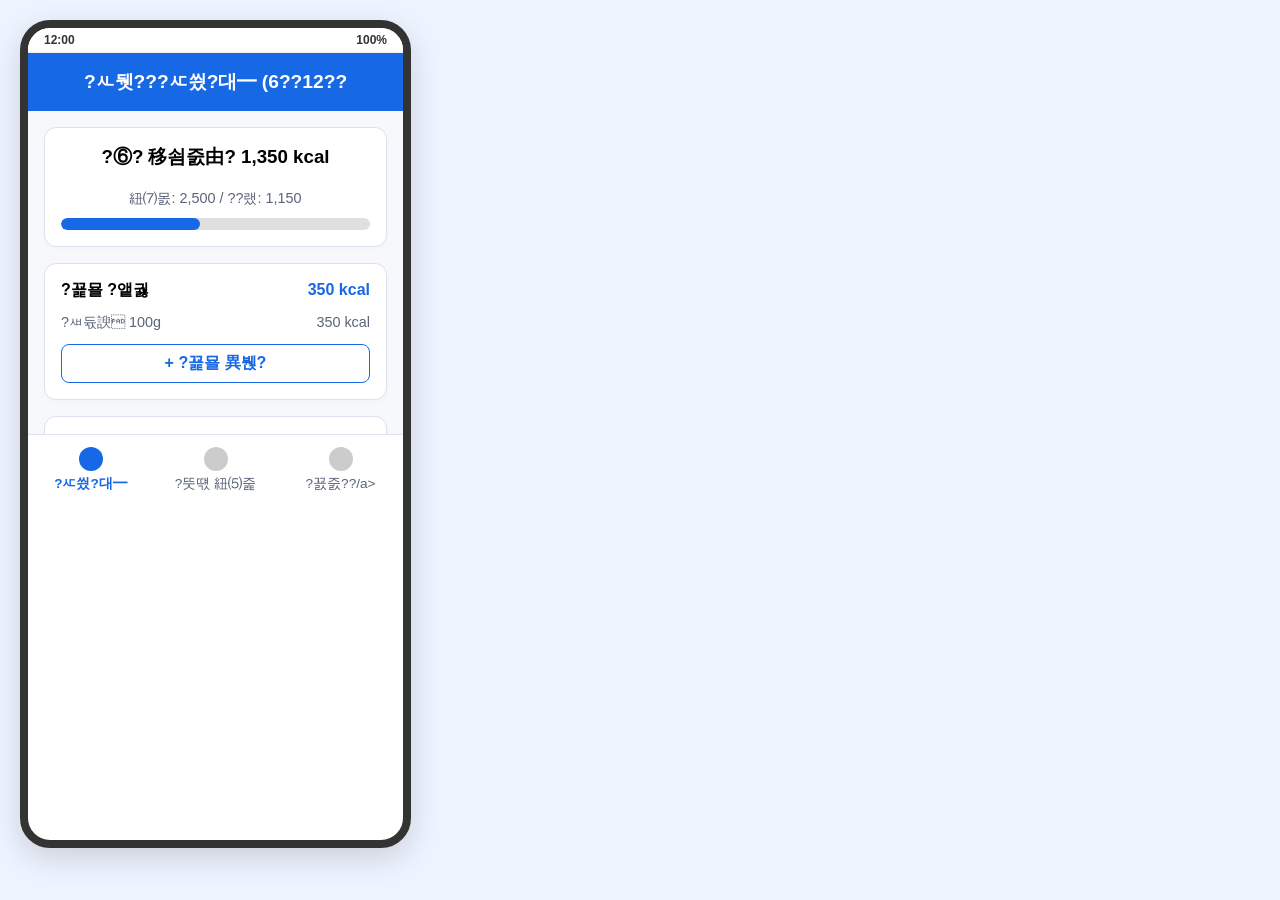
==== docs/ui/index.html @ e7344246 "0612" ====
﻿<!DOCTYPE html>
<html lang="ko">
<head>
    <meta charset="UTF-8">
    <title>Calorie Tracker - ?ㅼ씠?대━</title>
    <style>
body { font-family: 'Segoe UI', Tahoma, Geneva, Verdana, sans-serif; background-color: #eef4ff; display: flex; justify-content: center; padding: 20px; margin: 0; } .device { width: 375px; height: 812px; background: white; border-radius: 30px; box-shadow: 0 10px 30px rgba(0,0,0,0.15); border: 8px solid #333; overflow: hidden; display: flex; flex-direction: column; position: relative; } .status-bar { height: 24px; background: #fff; display: flex; justify-content: space-between; align-items: center; padding: 0 16px; font-size: 12px; color: #333; font-weight: bold; border-bottom: 1px solid #eee; } .header { background: #1768e5; color: white; padding: 16px; text-align: center; font-size: 1.2rem; font-weight: bold; } .content { padding: 16px; flex: 1; overflow-y: auto; background: #f6f8fb; } .bottom-nav { display: flex; background: #fff; border-top: 1px solid #dbe2ee; padding-bottom: 20px; } .nav-item { flex: 1; text-align: center; padding: 12px 0; color: #5a6478; font-size: 0.85rem; cursor: pointer; text-decoration: none; display: flex; flex-direction: column; align-items: center; gap: 4px; } .nav-item.active { color: #1768e5; font-weight: bold; } .nav-icon { width: 24px; height: 24px; background: #ccc; border-radius: 50%; } .nav-item.active .nav-icon { background: #1768e5; } .card { background: #fff; border: 1px solid #dbe2ee; border-radius: 12px; padding: 16px; margin-bottom: 16px; box-shadow: 0 2px 4px rgba(0,0,0,0.02); } .btn { display: block; width: 100%; padding: 14px; background: #1768e5; color: white; text-align: center; border-radius: 8px; text-decoration: none; border: none; font-weight: bold; margin-top: 8px; cursor: pointer; font-size: 1rem;} .btn-outline { background: white; color: #1768e5; border: 1px solid #1768e5; } .input-box { width: 100%; padding: 12px; border: 1px solid #ccc; border-radius: 8px; margin-bottom: 12px; box-sizing: border-box; font-size: 1rem; } .label { font-size: 0.9rem; color: #333; margin-bottom: 4px; display: block; font-weight: 500; } .progress-container { width: 100%; background: #e0e0e0; height: 12px; border-radius: 6px; margin-top: 10px; overflow: hidden; } .progress-bar { width: 45%; background: #1768e5; height: 100%; border-radius: 6px; } .flex-row { display: flex; justify-content: space-between; align-items: center; } .text-muted { color: #5a6478; font-size: 0.9rem; } .toggle-switch { width: 40px; height: 20px; background: #1768e5; border-radius: 10px; position: relative; display: inline-block; } .toggle-switch::after { content: ''; position: absolute; width: 16px; height: 16px; background: white; border-radius: 50%; top: 2px; right: 2px; } .ingredient-row { display: flex; gap: 8px; margin-bottom: 8px; } .ingredient-row .input-box { margin-bottom: 0; }
</style>
</head>
<body>
    <div class="device">
        <div class="status-bar"><span>12:00</span><span>100%</span></div>
        <div class="header">?ㅻ뒛???ㅼ씠?대━ (6??12??</div>
        <div class="content">
            <div class="card" style="text-align: center;">
                <h3 style="margin-top: 0;">?⑥? 移쇰줈由? 1,350 kcal</h3>
                <p class="text-muted" style="margin: 0;">紐⑺몴: 2,500 / ??랬: 1,150</p>
                <div class="progress-container">
                    <div class="progress-bar"></div>
                </div>
            </div>

            <div class="card">
                <div class="flex-row" style="margin-bottom: 12px;">
                    <h4 style="margin: 0;">?꾩묠 ?앹궗</h4>
                    <span style="font-weight: bold; color: #1768e5;">350 kcal</span>
                </div>
                <div class="flex-row text-muted" style="margin-bottom: 6px;">
                    <span>?ㅽ듃諛 100g</span><span>350 kcal</span>
                </div>
                <button class="btn btn-outline" style="padding: 8px; margin-top: 12px;">+ ?꾩묠 異붽?</button>
            </div>

            <div class="card">
                <div class="flex-row" style="margin-bottom: 12px;">
                    <h4 style="margin: 0;">?먯떖 ?앹궗</h4>
                    <span style="font-weight: bold; color: #1768e5;">800 kcal</span>
                </div>
                <div class="flex-row text-muted" style="margin-bottom: 6px;">
                    <span>?섏젣 ????댁궡 ?먮윭??1媛?/span><span>350 kcal</span>
                </div>
                <div class="flex-row text-muted" style="margin-bottom: 6px;">
                    <span>?⑤갚吏??먯씠??1??/span><span>450 kcal</span>
                </div>
                <button class="btn btn-outline" style="padding: 8px; margin-top: 12px;">+ ?먯떖 異붽?</button>
            </div>
            
            <div class="card">
                <div class="flex-row">
                    <h4 style="margin: 0;">????앹궗</h4>
                    <span class="text-muted">0 kcal</span>
                </div>
                <button class="btn btn-outline" style="padding: 8px; margin-top: 12px;">+ ???異붽?</button>
            </div>
        </div>
        <div class="bottom-nav">
            <a href="index.html" class="nav-item active"><div class="nav-icon"></div>?ㅼ씠?대━</a>
            <a href="foods.html" class="nav-item"><div class="nav-icon"></div>?뚯떇 紐⑸줉</a>
            <a href="profile.html" class="nav-item"><div class="nav-icon"></div>?꾨줈??/a>
        </div>
    </div>
</body>
</html>
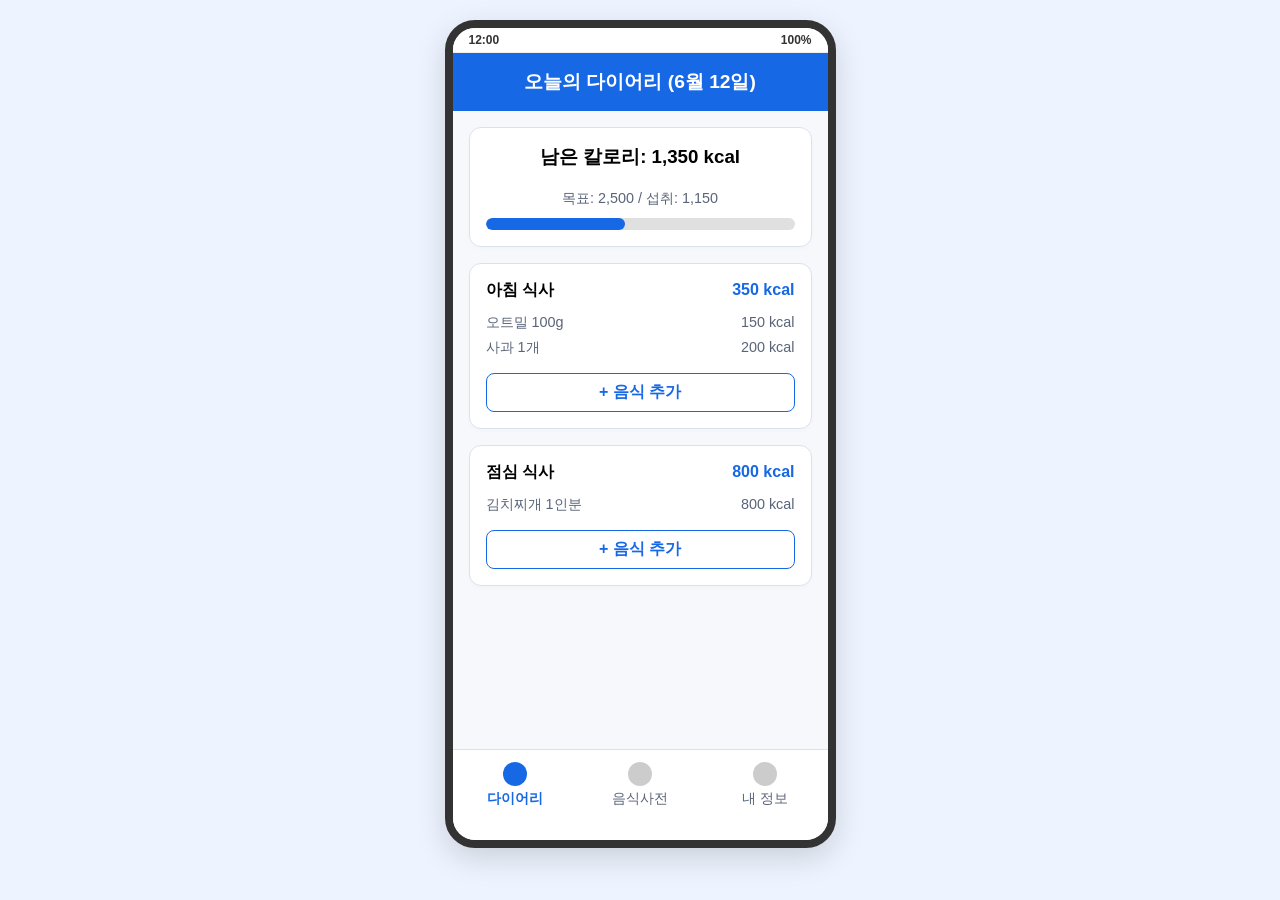
==== commit 7e820729: "최종 제출: 요구사항 및 문서화 완벽 반영" ====
--- a/docs/ui/index.html
+++ b/docs/ui/index.html
@@ -1,20 +1,42 @@
-﻿<!DOCTYPE html>
+<!DOCTYPE html>
 <html lang="ko">
 <head>
     <meta charset="UTF-8">
-    <title>Calorie Tracker - ?ㅼ씠?대━</title>
+    <title>Calorie Tracker - 다이어리</title>
     <style>
-body { font-family: 'Segoe UI', Tahoma, Geneva, Verdana, sans-serif; background-color: #eef4ff; display: flex; justify-content: center; padding: 20px; margin: 0; } .device { width: 375px; height: 812px; background: white; border-radius: 30px; box-shadow: 0 10px 30px rgba(0,0,0,0.15); border: 8px solid #333; overflow: hidden; display: flex; flex-direction: column; position: relative; } .status-bar { height: 24px; background: #fff; display: flex; justify-content: space-between; align-items: center; padding: 0 16px; font-size: 12px; color: #333; font-weight: bold; border-bottom: 1px solid #eee; } .header { background: #1768e5; color: white; padding: 16px; text-align: center; font-size: 1.2rem; font-weight: bold; } .content { padding: 16px; flex: 1; overflow-y: auto; background: #f6f8fb; } .bottom-nav { display: flex; background: #fff; border-top: 1px solid #dbe2ee; padding-bottom: 20px; } .nav-item { flex: 1; text-align: center; padding: 12px 0; color: #5a6478; font-size: 0.85rem; cursor: pointer; text-decoration: none; display: flex; flex-direction: column; align-items: center; gap: 4px; } .nav-item.active { color: #1768e5; font-weight: bold; } .nav-icon { width: 24px; height: 24px; background: #ccc; border-radius: 50%; } .nav-item.active .nav-icon { background: #1768e5; } .card { background: #fff; border: 1px solid #dbe2ee; border-radius: 12px; padding: 16px; margin-bottom: 16px; box-shadow: 0 2px 4px rgba(0,0,0,0.02); } .btn { display: block; width: 100%; padding: 14px; background: #1768e5; color: white; text-align: center; border-radius: 8px; text-decoration: none; border: none; font-weight: bold; margin-top: 8px; cursor: pointer; font-size: 1rem;} .btn-outline { background: white; color: #1768e5; border: 1px solid #1768e5; } .input-box { width: 100%; padding: 12px; border: 1px solid #ccc; border-radius: 8px; margin-bottom: 12px; box-sizing: border-box; font-size: 1rem; } .label { font-size: 0.9rem; color: #333; margin-bottom: 4px; display: block; font-weight: 500; } .progress-container { width: 100%; background: #e0e0e0; height: 12px; border-radius: 6px; margin-top: 10px; overflow: hidden; } .progress-bar { width: 45%; background: #1768e5; height: 100%; border-radius: 6px; } .flex-row { display: flex; justify-content: space-between; align-items: center; } .text-muted { color: #5a6478; font-size: 0.9rem; } .toggle-switch { width: 40px; height: 20px; background: #1768e5; border-radius: 10px; position: relative; display: inline-block; } .toggle-switch::after { content: ''; position: absolute; width: 16px; height: 16px; background: white; border-radius: 50%; top: 2px; right: 2px; } .ingredient-row { display: flex; gap: 8px; margin-bottom: 8px; } .ingredient-row .input-box { margin-bottom: 0; }
-</style>
+body { font-family: 'Segoe UI', Tahoma, Geneva, Verdana, sans-serif; background-color: #eef4ff; display: flex; justify-content: center; padding: 20px; margin: 0; }
+.device { width: 375px; height: 812px; background: white; border-radius: 30px; box-shadow: 0 10px 30px rgba(0,0,0,0.15); border: 8px solid #333; overflow: hidden; display: flex; flex-direction: column; position: relative; }
+.status-bar { height: 24px; background: #fff; display: flex; justify-content: space-between; align-items: center; padding: 0 16px; font-size: 12px; color: #333; font-weight: bold; border-bottom: 1px solid #eee; }
+.header { background: #1768e5; color: white; padding: 16px; text-align: center; font-size: 1.2rem; font-weight: bold; }
+.content { padding: 16px; flex: 1; overflow-y: auto; background: #f6f8fb; }
+.bottom-nav { display: flex; background: #fff; border-top: 1px solid #dbe2ee; padding-bottom: 20px; }
+.nav-item { flex: 1; text-align: center; padding: 12px 0; color: #5a6478; font-size: 0.85rem; cursor: pointer; text-decoration: none; display: flex; flex-direction: column; align-items: center; gap: 4px; }
+.nav-item.active { color: #1768e5; font-weight: bold; }
+.nav-icon { width: 24px; height: 24px; background: #ccc; border-radius: 50%; }
+.nav-item.active .nav-icon { background: #1768e5; }
+.card { background: #fff; border: 1px solid #dbe2ee; border-radius: 12px; padding: 16px; margin-bottom: 16px; box-shadow: 0 2px 4px rgba(0,0,0,0.02); }
+.btn { display: block; width: 100%; padding: 14px; background: #1768e5; color: white; text-align: center; border-radius: 8px; text-decoration: none; border: none; font-weight: bold; margin-top: 8px; cursor: pointer; font-size: 1rem;}
+.btn-outline { background: white; color: #1768e5; border: 1px solid #1768e5; }
+.input-box { width: 100%; padding: 12px; border: 1px solid #ccc; border-radius: 8px; margin-bottom: 12px; box-sizing: border-box; font-size: 1rem; }
+.label { font-size: 0.9rem; color: #333; margin-bottom: 4px; display: block; font-weight: 500; }
+.progress-container { width: 100%; background: #e0e0e0; height: 12px; border-radius: 6px; margin-top: 10px; overflow: hidden; }
+.progress-bar { width: 45%; background: #1768e5; height: 100%; border-radius: 6px; }
+.flex-row { display: flex; justify-content: space-between; align-items: center; }
+.text-muted { color: #5a6478; font-size: 0.9rem; }
+.toggle-switch { width: 40px; height: 20px; background: #1768e5; border-radius: 10px; position: relative; display: inline-block; }
+.toggle-switch::after { content: ''; position: absolute; width: 16px; height: 16px; background: white; border-radius: 50%; top: 2px; right: 2px; }
+.ingredient-row { display: flex; gap: 8px; margin-bottom: 8px; }
+.ingredient-row .input-box { margin-bottom: 0; }
+    </style>
 </head>
 <body>
     <div class="device">
         <div class="status-bar"><span>12:00</span><span>100%</span></div>
-        <div class="header">?ㅻ뒛???ㅼ씠?대━ (6??12??</div>
+        <div class="header">오늘의 다이어리 (6월 12일)</div>
         <div class="content">
             <div class="card" style="text-align: center;">
-                <h3 style="margin-top: 0;">?⑥? 移쇰줈由? 1,350 kcal</h3>
-                <p class="text-muted" style="margin: 0;">紐⑺몴: 2,500 / ??랬: 1,150</p>
+                <h3 style="margin-top: 0;">남은 칼로리: 1,350 kcal</h3>
+                <p class="text-muted" style="margin: 0;">목표: 2,500 / 섭취: 1,150</p>
                 <div class="progress-container">
                     <div class="progress-bar"></div>
                 </div>
@@ -22,43 +44,46 @@
 
             <div class="card">
                 <div class="flex-row" style="margin-bottom: 12px;">
-                    <h4 style="margin: 0;">?꾩묠 ?앹궗</h4>
+                    <h4 style="margin: 0;">아침 식사</h4>
                     <span style="font-weight: bold; color: #1768e5;">350 kcal</span>
                 </div>
                 <div class="flex-row text-muted" style="margin-bottom: 6px;">
-                    <span>?ㅽ듃諛 100g</span><span>350 kcal</span>
+                    <span>오트밀 100g</span>
+                    <span>150 kcal</span>
                 </div>
-                <button class="btn btn-outline" style="padding: 8px; margin-top: 12px;">+ ?꾩묠 異붽?</button>
+                <div class="flex-row text-muted">
+                    <span>사과 1개</span>
+                    <span>200 kcal</span>
+                </div>
+                <button class="btn btn-outline" style="margin-top: 16px; padding: 8px;">+ 음식 추가</button>
             </div>
 
             <div class="card">
                 <div class="flex-row" style="margin-bottom: 12px;">
-                    <h4 style="margin: 0;">?먯떖 ?앹궗</h4>
+                    <h4 style="margin: 0;">점심 식사</h4>
                     <span style="font-weight: bold; color: #1768e5;">800 kcal</span>
                 </div>
-                <div class="flex-row text-muted" style="margin-bottom: 6px;">
-                    <span>?섏젣 ????댁궡 ?먮윭??1媛?/span><span>350 kcal</span>
+                <div class="flex-row text-muted">
+                    <span>김치찌개 1인분</span>
+                    <span>800 kcal</span>
                 </div>
-                <div class="flex-row text-muted" style="margin-bottom: 6px;">
-                    <span>?⑤갚吏??먯씠??1??/span><span>450 kcal</span>
-                </div>
-                <button class="btn btn-outline" style="padding: 8px; margin-top: 12px;">+ ?먯떖 異붽?</button>
-            </div>
-            
-            <div class="card">
-                <div class="flex-row">
-                    <h4 style="margin: 0;">????앹궗</h4>
-                    <span class="text-muted">0 kcal</span>
-                </div>
-                <button class="btn btn-outline" style="padding: 8px; margin-top: 12px;">+ ???異붽?</button>
+                <button class="btn btn-outline" style="margin-top: 16px; padding: 8px;">+ 음식 추가</button>
             </div>
         </div>
         <div class="bottom-nav">
-            <a href="index.html" class="nav-item active"><div class="nav-icon"></div>?ㅼ씠?대━</a>
-            <a href="foods.html" class="nav-item"><div class="nav-icon"></div>?뚯떇 紐⑸줉</a>
-            <a href="profile.html" class="nav-item"><div class="nav-icon"></div>?꾨줈??/a>
+            <a href="index.html" class="nav-item active">
+                <div class="nav-icon" style="background-color: #1768e5"></div>
+                다이어리
+            </a>
+            <a href="foods.html" class="nav-item ">
+                <div class="nav-icon" style="background-color: #ccc"></div>
+                음식사전
+            </a>
+            <a href="profile.html" class="nav-item ">
+                <div class="nav-icon" style="background-color: #ccc"></div>
+                내 정보
+            </a>
         </div>
     </div>
 </body>
 </html>
-
